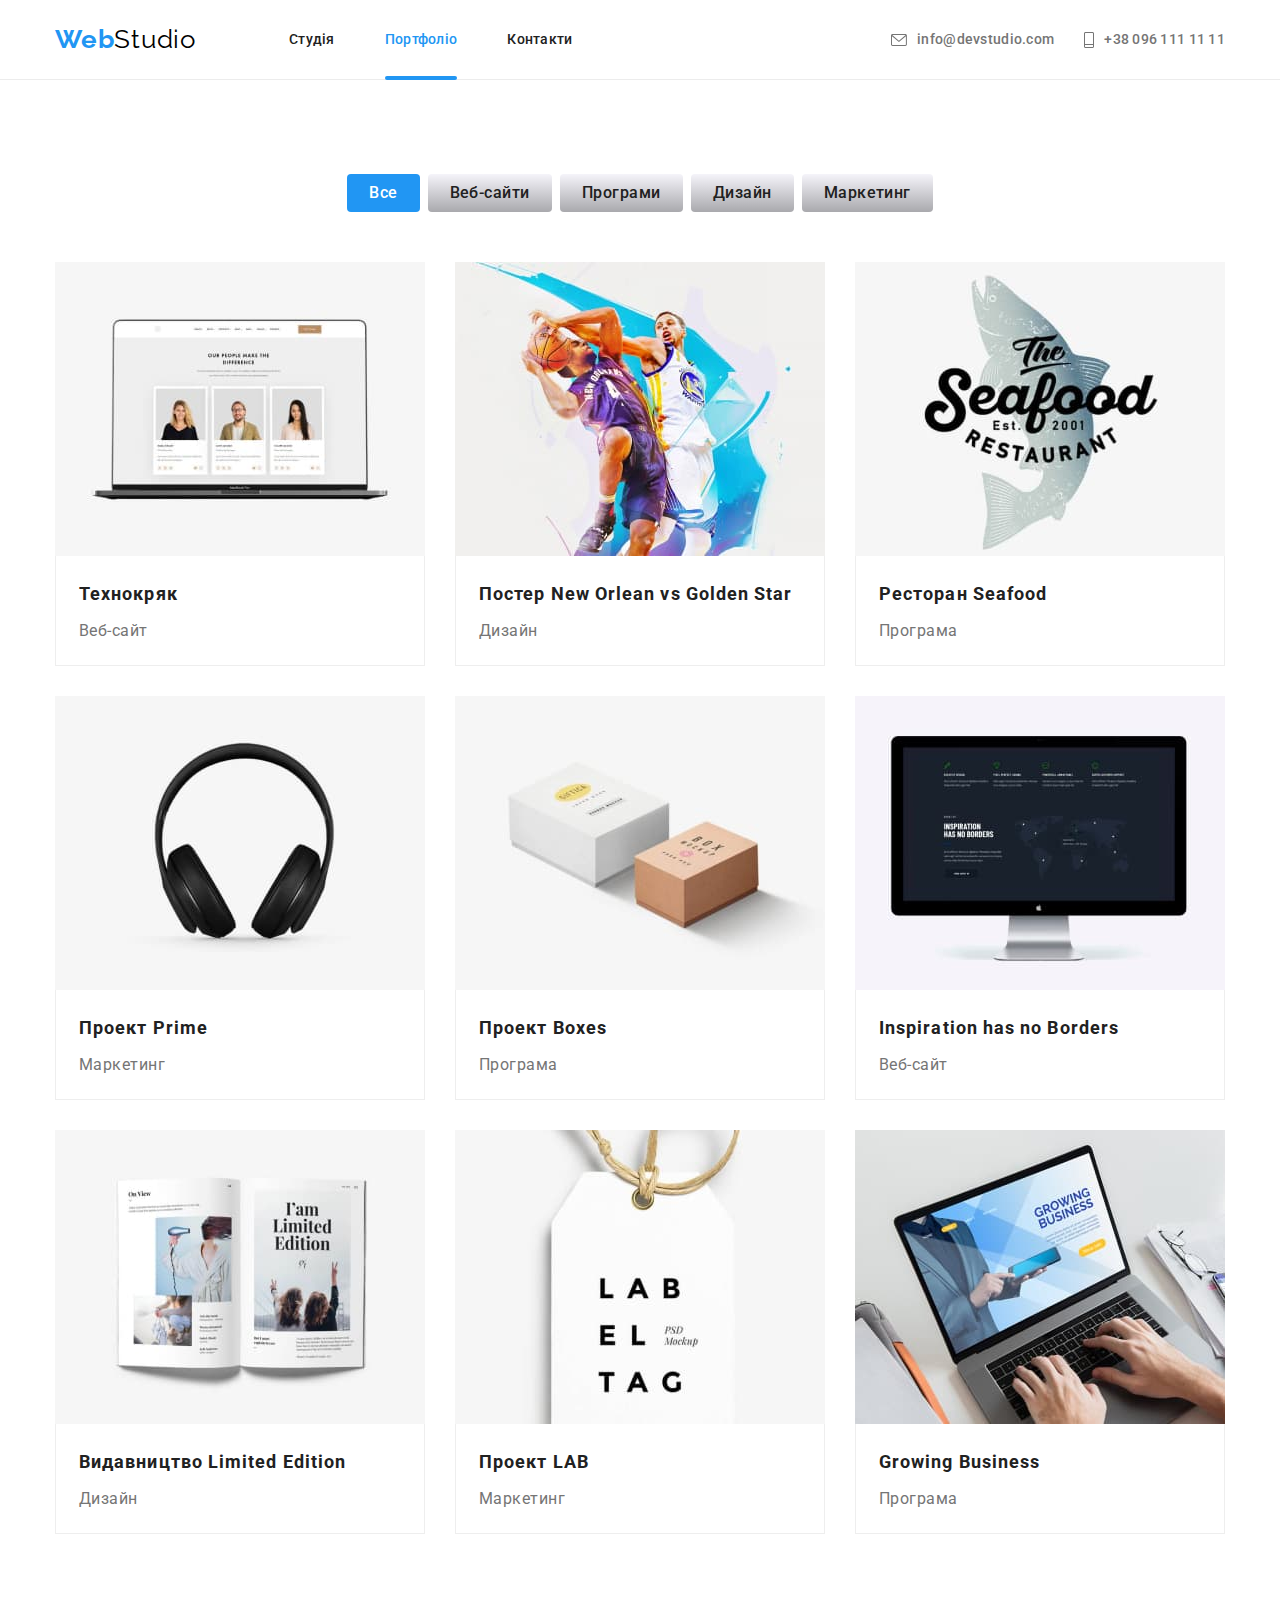
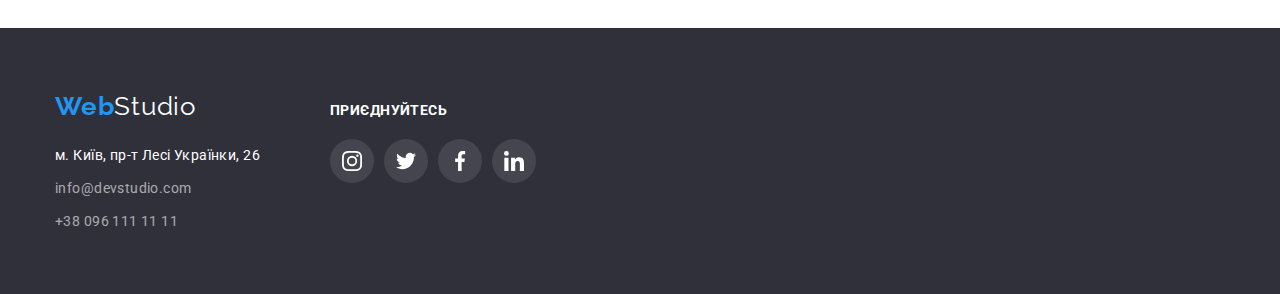
==== portfolio.html @ 250c9ae5 "Додавання стартових файлів проекту" ====
<!doctype html>
<html lang="uk-UA">
    <head>
        <meta charset="UTF-8">
        <meta name="viewport" content="width=device-width, initial-scale=1.0">
        <meta http-equiv="X-UA-Compatible" content="ie=edge">
        <title>Портфоліо</title>
        <!--Імпорт шрифтів в HTML5-->
        <link rel="preconnect" href="https://fonts.googleapis.com">
        <link rel="preconnect" href="https://fonts.gstatic.com" crossorigin>
        <link href="https://fonts.googleapis.com/css2?family=Raleway:wght@700&family=Roboto:wght@400;500;700;900&display=swap"
              rel="stylesheet">
        <!--Імпорт зображення на шапку сайту-->
        <link rel="icon" href="./images/goit.jpg" type="image/jpg">
        <!--Підключення стилів-->
        <link rel="stylesheet" href="https://cdnjs.cloudflare.com/ajax/libs/modern-normalize/1.1.0/modern-normalize.min.css">
        <link rel="stylesheet" href="./styles/styles.css" type="text/css">
    </head>
    <!-- ДЗ №5 goit-markup-hw-05-->

    <body class="body-general">

        <!--Хедер-->
        <header class="header-content">
            <!--Контейнер контенту - ширина 1200px-->
            <div class="container-content">
                <!--Обгортка для хедеру-->
                <div class="header-navigation">
                    
                    <!--Блок навігації-->
                    <nav class="header-navigation">
                    
                        <!--Логотип-->
                        <a class="header-logo" href="./"><span class="logo-prefix">Web</span>Studio</a>
                    
                        <!--Навігація-->
                        <ul class="navigation-list">
                            <li class="navigation-item">
                                <a class="navigation-link" href="./">Студія</a>
                            </li>
                            <li class="navigation-item">
                                <a class="navigation-link current" href="./portfolio.html">Портфоліо</a>
                            </li>
                            <li class="navigation-item">
                                <a class="navigation-link" href="#">Контакти</a>
                            </li>
                        </ul>
                    
                    </nav>
                    
                    <!--Контакти-->
                    <ul class="header-contacts">
                        <li class="contact-item">
                            <a class="email-link" href="mailto:info@devstudio.com">
                                <svg class="contact-image" width="16px" height="12px">
                                    <use href="./images/icons.svg#envelope"></use>
                                </svg>
                                info@devstudio.com</a>
                        </li>
                        <li class="contact-item">
                            <a class="telephone-link" href="tel:380961111111">
                                <svg class="contact-image" width="10px" height="16px">
                                    <use href="./images/icons.svg#smartphone"></use>
                                </svg>
                                +38 096 111 11 11</a>
                        </li>
                    </ul>

                </div>
            </div>
        </header>

        <!--Контент-->
        <main class="main-content">

            <!--Секція постерів-->
            <section class="section">
                <!--Контейнер контенту - ширина 1200px-->
                <div class="container-content">

                    <!--Заголовок для секції-->
                    <h1 class="hidden-title">Цей заголовок схований</h1>

                    <!--Фільтр-->
                    <ul class="filter-list">
                        <li class="filter-item">
                            <button class="button filter-button cheсked" type="button">Все</button>
                        </li>
                        <li class="filter-item">
                            <button class="button filter-button" type="button">Веб-сайти</button>
                        </li>
                        <li class="filter-item">
                            <button class="button filter-button" type="button">Програми</button>
                        </li>
                        <li class="filter-item">
                            <button class="button filter-button" type="button">Дизайн</button>
                        </li>
                        <li class="filter-item">
                            <button class="button filter-button" type="button">Маркетинг</button>
                        </li>
                    </ul>

                    <!--Постери-->
                    <ul class="box-list">
                        <li class="poster-item">
                            <div class="poster-overlay">
                                <img class="box-image" src="./images/imageprofile1.jpg" 
                                    width="370" alt="Технокряк" title="Технокряк">
                                <p class="poster-title">Ресурс пропонує комплексні пропозиції з різним рівнем функціоналу
                                    та сервісів. Все це дозволить відвідувачу отримати вичерпні відомості про компанію або
                                    приватну особу.</p>
                            </div>
                            <div class="poster-text">
                                <h3 class="poster-name">Технокряк</h3>
                                <p class="poster-category">Веб-сайт</p>
                            </div>
                        </li>
                        <li class="poster-item">
                            <div class="poster-overlay">
                                <img class="box-image" src="./images/imageprofile2.jpg"
                                width="370" alt="Постер New Orlean vs Golden Star" title="Постер New Orlean vs Golden Star">
                                <p class="poster-title">Ресурс пропонує комплексні пропозиції з різним рівнем функціоналу
                                    та сервісів. Все це дозволить відвідувачу отримати вичерпні відомості про компанію або
                                    приватну особу.</p>
                            </div>
                            <div class="poster-text">
                                <h3 class="poster-name">Постер New Orlean vs Golden Star</h3>
                                <p class="poster-category">Дизайн</p>
                            </div>
                        </li>
                        <li class="poster-item">
                            <div class="poster-overlay">
                                <img class="box-image" src="./images/imageprofile3.jpg" 
                                    width="370" alt="Ресторан Seafood" title="Ресторан Seafood">
                                <p class="poster-title">Ресурс пропонує комплексні пропозиції з різним рівнем функціоналу
                                    та сервісів. Все це дозволить відвідувачу отримати вичерпні відомості про компанію або
                                    приватну особу.</p>
                            </div>
                            <div class="poster-text">
                                <h3 class="poster-name">Ресторан Seafood</h3>
                                <p class="poster-category">Програма</p>
                            </div>
                        </li>
                        <li class="poster-item">
                            <div class="poster-overlay">
                                <img class="box-image" src="./images/imageprofile4.jpg" 
                                    width="370" alt="Проект Prime" title="Проект Prime">
                                <p class="poster-title">Ресурс пропонує комплексні пропозиції з різним рівнем функціоналу
                                    та сервісів. Все це дозволить відвідувачу отримати вичерпні відомості про компанію або
                                    приватну особу.</p>
                            </div>
                            <div class="poster-text">
                                <h3 class="poster-name">Проект Prime</h3>
                                <p class="poster-category">Маркетинг</p>
                            </div>
                        </li>
                        <li class="poster-item">
                            <div class="poster-overlay">
                                <img class="box-image" src="./images/imageprofile5.jpg" 
                                    width="370" alt="Проект Boxes" title="Проект Boxes">
                                <p class="poster-title">Ресурс пропонує комплексні пропозиції з різним рівнем функціоналу
                                    та сервісів. Все це дозволить відвідувачу отримати вичерпні відомості про компанію або
                                    приватну особу.</p>
                            </div>
                            <div class="poster-text">
                                <h3 class="poster-name">Проект Boxes</h3>
                                <p class="poster-category">Програма</p>
                            </div>
                        </li>
                        <li class="poster-item">
                            <div class="poster-overlay">
                                <img class="box-image" src="./images/imageprofile6.jpg" 
                                    width="370" alt="Inspiration has no Borders" title="Inspiration has no Borders">
                                <p class="poster-title">Ресурс пропонує комплексні пропозиції з різним рівнем функціоналу
                                    та сервісів. Все це дозволить відвідувачу отримати вичерпні відомості про компанію або
                                    приватну особу.</p>
                            </div>
                            <div class="poster-text">
                                <h3 class="poster-name">Inspiration has no Borders</h3>
                                <p class="poster-category">Веб-сайт</p>
                            </div>
                        </li>
                        <li class="poster-item">
                            <div class="poster-overlay">
                                <img class="box-image" src="./images/imageprofile7.jpg" 
                                    width="370" alt="Видавництво Limited Edition" title="Видавництво Limited Edition">
                                <p class="poster-title">Ресурс пропонує комплексні пропозиції з різним рівнем функціоналу
                                    та сервісів. Все це дозволить відвідувачу отримати вичерпні відомості про компанію або
                                    приватну особу.</p>
                            </div>
                            <div class="poster-text">
                                <h3 class="poster-name">Видавництво Limited Edition</h3>
                                <p class="poster-category">Дизайн</p>
                            </div>
                        </li>
                        <li class="poster-item">
                            <div class="poster-overlay">
                                <img class="box-image" src="./images/imageprofile8.jpg" 
                                    width="370" alt="Проект LAB" title="Проект LAB">
                                <p class="poster-title">Ресурс пропонує комплексні пропозиції з різним рівнем функціоналу
                                    та сервісів. Все це дозволить відвідувачу отримати вичерпні відомості про компанію або
                                    приватну особу.</p>
                            </div>
                            <div class="poster-text">
                                <h3 class="poster-name">Проект LAB</h3>
                                <p class="poster-category">Маркетинг</p>
                            </div>
                        </li>
                        <li class="poster-item">
                            <div class="poster-overlay">
                                <img class="box-image" src="./images/imageprofile9.jpg" 
                                    width="370" alt="Growing Business" title="Growing Business">
                                <p class="poster-title">Ресурс пропонує комплексні пропозиції з різним рівнем функціоналу
                                    та сервісів. Все це дозволить відвідувачу отримати вичерпні відомості про компанію або
                                    приватну особу.</p>
                            </div>
                            <div class="poster-text">
                                <h3 class="poster-name">Growing Business</h3>
                                <p class="poster-category">Програма</p>
                            </div>
                        </li>
                    </ul>

                </div>
            </section>

        </main>

        <!--Футер-->
        <footer class="footer-content">
            <!--Контейнер контенту - ширина 1200px-->
            <div class="container-content">
                <!--Обгортка для футера-->
                <div class="footer-box">

                    <!--Блок для логотипу та адреси футера-->
                    <div class="footer-contact">
                    
                        <!--Логотип футера-->
                        <a class="header-logo footer-logo" href="./"><span class="logo-prefix">Web</span>Studio</a>
                    
                        <!--Адреса футера-->
                        <address class="footer-address">
                            <ul class="address-list">
                                <li class="address-item">
                                    <a class="address-link" href="https://bit.ly/3pXMvUd" target="_blank" 
                                    rel="noopener noreferrer">м. Київ, пр-т Лесі Українки, 26</a>
                                </li>
                                <li class="address-item">
                                    <a class="email-link footer-email" href="mailto:info@devstudio.com">info@devstudio.com</a>
                                </li>
                                <li class="address-item">
                                    <a class="telephone-link footer-telephone" href="tel:380961111111">+38 096 111 11 11</a>
                                </li>
                            </ul>
                        </address>
                    
                    </div>

                    <!--Приєднуйтесь-->
                    <div class="join-box">

                        <h3 class="join-title">Приєднуйтесь</h3>

                        <!--Приєднуйтесь - Соціальці мережі-->
                        <ul class="social-list">
                            <li class="social-item">
                                <a class="social-link join" href="#">
                                    <svg class="social-box" width="20px" height="20px">
                                        <use href="./images/icons.svg#instagram"></use>
                                    </svg>
                                </a>
                            </li>
                            <li class="social-item">
                                <a class="social-link join" href="#">
                                    <svg class="social-box" width="20px" height="20px">
                                        <use href="./images/icons.svg#twitter"></use>
                                    </svg>
                                </a>
                            </li>
                            <li class="social-item">
                                <a class="social-link join" href="#">
                                    <svg class="social-box" width="20px" height="20px">
                                        <use href="./images/icons.svg#facebook"></use>
                                    </svg>
                                </a>
                            </li>
                            <li class="social-item">
                                <a class="social-link join" href="#">
                                    <svg class="social-box" width="20px" height="20px">
                                        <use href="./images/icons.svg#linkedin"></use>
                                    </svg>
                                </a>
                            </li>
                        </ul>

                    </div>

                </div>
            </div>
        </footer>

    </body>

</html>
---- styles/styles.css ----
:root {
    /*Кольори для фону секцій*/
    --primary-section-fon: #2F303A;
    --secondary-section-fon: #F5F4FA;
    --social-fon: rgba(255, 255, 255, 0.1);
    --overlay-fon: rgba(33, 150, 243, 0.9);

    /*Кольори для контенту*/
    --content-color: #FFFFFF;

    /*Кольори рамок*/
    --border-header-color: #ECECEC;
    --border-content-color: #EEEEEE;

    /*Кольори тексту*/
    --logo-color: #000000;
    --primary-text-color: #212121;
    --secondary-text-color: #757575;
    --footer-text-color: rgba(255, 255, 255, 0.6);
    --icon-social: #afb1b8;

    /*Кольори блоків, ефектів ховера і фокусу*/
    --general-color: #2196F3;
    --focus-color: #188ce8;
    --gradient-color-1: #104970;
    --gradient-color-2: #a9a9ad;

    /*Кольори тіней та затемнень*/
    --shadow-button: rgba(0, 0, 0, 0.25);
    --main-shadow-button: rgba(0, 0, 0, 0.15);
    --box-shadow-1: rgba(0, 0, 0, 0.12);
    --box-shadow-2: rgba(0, 0, 0, 0.14);
    --box-shadow-3: rgba(0, 0, 0, 0.2);
    --box-shadow-4: rgba(0, 0, 0, 0.1);
    --box-shadow-5: rgba(0, 0, 0, 0.8);
    --box-shadow-6: rgba(0, 0, 0, 0.06);
    --box-shadow-7: rgba(0, 0, 0, 0.16);
    --box-shadow-8: rgba(47, 48, 58, 0.4);
    --box-shadow-9: rgba(47, 48, 58, 0.8);
}

/*Обнулення стилів браузера*/
html {
    box-sizing: border-box;
}

*,
*::after,
*::before {
    box-sizing: inherit;
    margin: 0;
}

h1,
h2,
h3,
h4,
h5,
h6,
p {
    margin: 0;
}

a {
    text-decoration: none;
    color: inherit;
}

ul {
    list-style: none;
    padding: 0;
    margin: 0;
}

img {
    display: block;
    max-width: 100%;
    height: auto;
}

address {
    font-style: normal;
}

/*Головний шрифт*/
body {
    font-family: 'Roboto', sans-serif;
    font-weight: 500;
    font-size: 14px;
    line-height: 1.14;
    letter-spacing: 0.02em;
}

/*Фон сторінки*/
.body-general {
    background-color: var(--content-color);
    color: var(--primary-text-color);
}

/*Контейнер контенту - ширина 1200px*/
.container-content {
    max-width: 1200px;
    padding: 0 15px;
    margin: 0 auto;
}

/*Хедер*/
.header-content {
    /*height: 80px;*/
    background-color: var(--content-color);
    border-bottom: 1px solid var(--border-header-color);
}

/*Обгортка для хедеру та блок навігації*/
.header-navigation {
    display: flex;
    align-items: center;
}

/*Логотип*/
.header-logo {
    display: inline-block;
    font-family: 'Raleway', sans-serif;
    font-weight: 400;
    font-size: 26px;
    line-height: 1.4;
    letter-spacing: 0.03em;
    color: var(--logo-color);
    transition-property: transform;
    transition-duration: 250ms;
    transition-timing-function:
        cubic-bezier(0.4, 0, 0.2, 1);
}

.logo-prefix {
    font-weight: 700;
    line-height: 1.2;
    color: var(--general-color);
}

.header-logo:focus {
    transform: scale(1.1);
}

.header-logo:hover {
    transform: scale(1.2);
}

/*Навігація*/
.navigation-list {
    display: flex;
    margin-left: 93px;
}

.navigation-item + .navigation-item {
    margin-left: 50px;
}

.navigation-link {
    display: block;
    position: relative;
    color: var(--primary-text-color);
    padding: 32px 0 31px;
    transition-property: color;
    transition-duration: 250ms;
    transition-timing-function:
        cubic-bezier(0.4, 0, 0.2, 1);
}

/*Декоративний елемент*/
.navigation-link::before {
    content: '';
    position: absolute;
    right: 0;
    bottom: -1px;
    height: 4px;
    width: 0;
    background-color: var(--general-color);
    border-radius: 2px;
    transition-property: width background-color;
    transition-duration: 250ms;
    transition-timing-function:
        cubic-bezier(0.4, 0, 0.2, 1);
}

.current {
    color: var(--general-color);
    transition-property: color;
    transition-duration: 250ms;
    transition-timing-function:
        cubic-bezier(0.4, 0, 0.2, 1);
}

/*Декоративний елемент*/
.current::after {
    content: '';
    position: absolute;
    left: 0;
    bottom: -1px;
    height: 4px;
    width: 100%;
    background-color: var(--general-color);
    border-radius: 2px;
    transition-property: background-color;
    transition-duration: 250ms;
    transition-timing-function:
        cubic-bezier(0.4, 0, 0.2, 1);
}

.navigation-link:focus, 
.current:focus {
    color: var(--focus-color);
}

.navigation-link:hover, 
.current:hover {
    color: var(--general-color);
}

.navigation-link:focus::before {
    left: 0;
    width: 100%;
    background-color: var(--focus-color);
}

.navigation-link:hover::before {
    left: 0;
    width: 100%;
    background-color: var(--general-color);
}

.current:focus::after {
    background-color: var(--focus-color);
}

.current:hover::after {
    background-color: var(--general-color);
}

/*Контакти*/
.header-contacts {
    display: flex;
    margin-left: auto;
}

.contact-item + .contact-item {
    margin-left: 30px;
}

.email-link,
.telephone-link {
    display: flex;
    position: relative;
    padding: 32px 0 31px;
    align-items: center;
    color: var(--secondary-text-color);
    transition-property: color fill;
    transition-duration: 250ms;
    transition-timing-function:
        cubic-bezier(0.4, 0, 0.2, 1);
}

/*Декоративний елемент*/
/* .email-link::before,
.telephone-link::before {
    content: '';
    position: absolute;
    right: 0;
    bottom: -1px;
    height: 4px;
    width: 0;
    background-color: var(--general-color);
    border-radius: 2px;
    transition-property: width;
    transition-duration: 250ms;
    transition-timing-function:
        cubic-bezier(0.4, 0, 0.2, 1);
}

.email-link:focus::before,
.telephone-link:focus::before {
    left: 0;
    width: 100%;
    background-color: var(--focus-color);
}

.email-link:hover::before,
.telephone-link:hover::before {
    left: 0;
    width: 100%;
    background-color: var(--general-color);
} */

.contact-image {
    display: inline-block;
    margin-right: 10px;
    fill: currentColor;
}

.email-link:focus,
.telephone-link:focus {
    color: var(--focus-color);
    fill: currentColor;
}

.email-link:hover,
.telephone-link:hover {
    color: var(--general-color);
    fill: currentColor;
}

/*Контент*/
.main-content {
    background-color: inherit;
}

.section {
    padding: 94px 0;
}

/*Замовлення*/
.section-order {
    /*height: 600px;*/
    padding: 200px 0;
    text-align: center;
    background-color: var(--primary-section-fon);
    background-image:
        linear-gradient(to right,
            var(--box-shadow-8),
            var(--box-shadow-8)),
        url("../images/photo.jpg");
    background-position: center;
    background-repeat: no-repeat;
}

.order-title {
    margin: 0 auto 30px;
    max-width: 600px;
    font-weight: 900;
    font-size: 44px;
    line-height: 1.36;
    letter-spacing: 0.06em;
    text-transform: uppercase;
    color: var(--content-color);
}

.button {
    background: var(--general-color);
    padding: 10px 32px;
    border: 0;
    border-radius: 4px;
    font-family: inherit;
    font-weight: 700;
    font-size: 16px;
    line-height: 1.88;
    letter-spacing: 0.06em;
    color: var(--content-color);
    box-shadow:
        0 4px 4px var(--shadow-button);
    user-select: none;
    cursor: pointer;
    transition-property: background-color box-shadow text-shadow;
    transition-duration: 250ms;
    transition-timing-function:
        cubic-bezier(0.4, 0, 0.2, 1);
}

.button:focus,
.button:hover {
    background: var(--focus-color);
    box-shadow:
        0 4px 4px var(--main-shadow-button);
}

.button:hover {
    background-image:
        linear-gradient(var(--general-color),
            var(--gradient-color-1));
}

.button:active {
    background-image:
        linear-gradient(var(--general-color),
            var(--gradient-color-1));
    box-shadow:
        inset 4px 4px 8px var(--main-shadow-button),
        inset -4px 4px 4px var(--main-shadow-button),
        inset 4px -4px 4px var(--main-shadow-button),
        inset -4px -4px 4px var(--main-shadow-button);
    text-shadow:
        4px 4px 4px var(--main-shadow-button),
        -4px 4px 4px var(--main-shadow-button),
        4px -4px 4px var(--main-shadow-button),
        -4px -4px 4px var(--main-shadow-button);
}

/*Про нас*/

/*Заголовок для секції*/
.hidden-title {
    position: absolute;
    width: 1px;
    height: 1px;
    margin: -1px;
    border: 0;
    padding: 0;
    white-space: nowrap;
    clip-path: inset(100%);
    clip: rect(0 0 0 0);
    overflow: hidden;
}

/*Наші цілі*/
.box-list {
    display: flex;
    flex-wrap: wrap;
    margin: -15px;
}

.about-item {
    max-width: 270px;
    margin: 15px;
}

.about-box {
    /*height: 120px;*/
    background-color: var(--secondary-section-fon);
    border-radius: 4px;
    padding: 25px 0;
    margin-bottom: 30px;
    text-align: center;
}

.about-image {
    display: inline;
}

.about-title {
    margin-bottom: 10px;
    font-size: inherit;
    line-height: inherit;
    letter-spacing: 0.03em;
    text-transform: uppercase;
}

.about-text {
    font-weight: 400;
    line-height: 1.71;
    letter-spacing: 0.03em;
    color: var(--secondary-text-color);
}

/*Чим ми займаємося*/
.section-our-work {
    padding-top: 0;
    padding-bottom: 94px;
}

/*Заголовок для секції*/
.work-title {
    margin-bottom: 50px;
    font-size: 36px;
    line-height: 1.16;
    letter-spacing: 0.03em;
    text-align: center;
}

/*Наше покликання*/
.work-item {
    max-width: 370px;
    margin: 15px;
    position: relative;
}

.box-image {
    display: block;
    width: 100%;
}

.work-category {
    position: absolute;
    bottom: 0;
    height: 70px;
    width: 100%;
    padding: 27px 0;
    text-transform: uppercase;
    text-align: center;
    font-size: 14px;
    line-height: 1.14;
    letter-spacing: 0.03em;
    color: var(--content-color);
    background-color: var(--box-shadow-9);
}

/*Наша команда*/
.section-team {
    background-color: var(--secondary-section-fon);
}

/*Кадровий апарат*/
.team-item {
    max-width: 270px;
    margin: 15px;
    background-color: var(--content-color);
    box-shadow:
        0 1px 3px var(--box-shadow-1),
        0 1px 1px var(--box-shadow-2),
        0 2px 1px var(--box-shadow-3);
    border-radius: 0 0 4px 4px;
}

.team-name {
    padding-top: 30px;
    padding-bottom: 10px;
    text-align: center;
    font-size: 16px;
    line-height: 1.19;
    letter-spacing: 0.03em;
    color: var(--primary-text-color);
}

.name-job {
    padding-top: 0;
    padding-bottom: 16px;
    font-weight: 400;
    color: var(--secondary-text-color);
}

/*Соціальці мережі*/
.social-list {
    display: flex;
    justify-content: center;
    margin-bottom: 30px;
}

.social-item {
    display: flex;
    width: 44px;
    height: 44px;
}

.social-item + .social-item {
    margin-left: 10px;
}

.social-link {
    display: flex;
    width: 100%;
    height: 100%;
    border-radius: 50%;
    color: var(--icon-social);
    justify-content: center;
    align-items: center;
    cursor: pointer;
    transition-property: color background-color;
    transition-duration: 250ms;
    transition-timing-function:
        cubic-bezier(0.4, 0, 0.2, 1);
}

.social-link:hover,
.social-link:focus {
    background-color: var(--focus-color);
    color: var(--content-color);
}

.social-link:hover {
    background-color: var(--general-color);
}

.social-box {
    display: block;
    fill: currentColor;
    transition-property: fill;
    transition-duration: 250ms;
    transition-timing-function:
        cubic-bezier(0.4, 0, 0.2, 1);
}

.social-box:hover,
.social-box:focus {
    fill: currentColor;
}

/*Клієнти*/

/*Клієнтура*/

.client-item {
    display: block;
    width: 170px;
    height: 92px;
    margin: 15px;
}

.client-link {
    display: flex;
    width: 100%;
    height: 100%;
    border: 1px solid var(--icon-social);
    border-radius: 4px;
    color: var(--icon-social);
    justify-content: center;
    align-items: center;
    transition-property: color;
    transition-duration: 250ms;
    transition-timing-function:
        cubic-bezier(0.4, 0, 0.2, 1);
}

.client-link:focus {
    border: 1px solid var(--focus-color);
    color: var(--focus-color);
}

.client-link:hover {
    border: 1px solid var(--general-color);
    color: var(--general-color);
}

.client-logo {
    display: block;
    fill: currentColor;
}

.client-logo:hover,
.client-logo:focus {
    fill: currentColor;
}

/*Секція постерів*/

/*Фільтр*/
.filter-list {
    display: flex;
    flex-wrap: wrap;
    justify-content: center;
    margin-bottom: 50px;
}

.filter-item:not(:last-child) {
    margin-right: 8px;
}

.filter-button {
    background-image:
        linear-gradient(var(--secondary-section-fon),
            var(--gradient-color-2));
    padding: 6px 22px;
    font-weight: inherit;
    line-height: 1.62;
    letter-spacing: 0.03em;
    color: var(--primary-text-color);
    box-shadow: none;
    transition-property: background-image color box-shadow text-shadow;
    transition-duration: 250ms;
    transition-timing-function:
        cubic-bezier(0.4, 0, 0.2, 1);
}

.cheсked {
    background-image: var(--focus-color);
    color: var(--content-color);
}

.filter-button:focus,
.filter-button:hover {
    color: var(--content-color);
    box-shadow:
        0px 3px 1px var(--box-shadow-4),
        0px 1px 2px var(--box-shadow-5),
        0px 2px 2px var(--box-shadow-1);
}

.filter-button:active {
    box-shadow:
        0 4px 4px var(--main-shadow-button),
        inset 4px 4px 4px var(--main-shadow-button),
        inset -4px 4px 4px var(--main-shadow-button),
        inset 4px -4px 4px var(--main-shadow-button),
        inset -4px -4px 4px var(--main-shadow-button);
    color: var(--content-color);
}

/*Постери*/
.poster-item {
    /*max-width: 370px;*/
    width: calc((100% - 90px) / 3);
    margin: 15px;
    background-color: var(--content-color);
    border-bottom:
        1px solid var(--border-content-color);
    cursor: pointer;
    transition-property: box-shadow;
    transition-duration: 250ms;
    transition-timing-function:
        cubic-bezier(0.4, 0, 0.2, 1);
}

.poster-item:hover {
    box-shadow:
        0 1px 1px var(--box-shadow-1),
        0 4px 4px var(--box-shadow-6),
        1px 4px 6px var(--box-shadow-7);
}

.poster-overlay {
    position: relative;
    overflow: hidden;
}

.poster-title {
    position: absolute;
    top: 0;
    left: 0;
    width: 100%;
    height: 100%;
    padding: 63px 24px;
    background-color: var(--overlay-fon);
    font-weight: 400;
    font-size: 18px;
    line-height: 1.56;
    letter-spacing: 0.03em;
    color: var(--content-color);
    transition-property: transform;
    transition-duration: 250ms;
    transition-timing-function:
        cubic-bezier(0.4, 0, 0.2, 1);
    transform: translateY(100%);
}

.poster-item:hover .poster-title {
    transform: translateY(0);
}

.poster-text {
    border-left: 1px solid var(--border-content-color);
    border-right: 1px solid var(--border-content-color);
    padding: 20px 23px 19px;
}

.poster-name {
    margin: 0 0 4px;
    font-size: 18px;
    line-height: 2;
    letter-spacing: 0.06em;
    color: var(--primary-text-color);
}

.poster-category {
    font-weight: 400;
    font-size: 16px;
    line-height: 1.87;
    letter-spacing: 0.03em;
    color: var(--secondary-text-color);
}

/*Футер*/
.footer-content {
    /*height: 252px;*/
    background-color: var(--primary-section-fon);
    padding: 60px 0;
}

/*Обгортка для футера*/
.footer-box {
    display: flex;
    align-items: baseline;
}

/*Блок для логотипу та адреси футера*/
.footer-contact,
.footer-address {
    display: block;
}

/*Логотип футера*/
.footer-logo {
    color: var(--content-color);
}

.footer-logo + .footer-address {
    margin-top: 20px;
}

/*Адреса футера*/
.address-list {
    display: flex;
    flex-direction: column;
}

.address-item+.address-item {
    margin-top: 9px;
}

.address-link,
.footer-email,
.footer-telephone {
    font-weight: 400;
    line-height: 1.71;
    letter-spacing: 0.03em;
    color: var(--content-color);
    transition-property: color;
    transition-duration: 250ms;
    transition-timing-function:
        cubic-bezier(0.4, 0, 0.2, 1);
}

.footer-email,
.footer-telephone {
    display: inline;
    padding: 0;
    color: var(--footer-text-color);
}

.address-link:focus,
.footer-email:focus,
.footer-telephone:focus {
    color: var(--focus-color);
}

.address-link:hover,
.footer-email:hover,
.footer-telephone:hover {
    color: var(--general-color);
}

/*Приєднуйтесь*/
.join-box {
    margin-left: 70px;
}

.join-title {
    font-size: 14px;
    letter-spacing: 0.03em;
    color: var(--content-color);
    text-transform: uppercase;
    margin-bottom: 20px;
}

/*Приєднуйтесь - Соціальці мережі*/
.join {
    background-color: var(--social-fon);
    color: var(--content-color);
}

/*Бекдроп*/
.backdrop {
    position: fixed;
    top: 0;
    left: 0;
    width: 100vw;
    height: 100vh;
    background: var(--box-shadow-3);
    opacity: 1;
    transition-property: opacity;
    transition-duration: 250ms;
    transition-timing-function:
        cubic-bezier(0.4, 0, 0.2, 1);
}

.is-hidden {
    /*visibility: hidden;*/
    opacity: 0;
    pointer-events: none;
}

/*Модальне вікно*/
.modal-box {
    position: absolute;
    width: 528px;
    height: 581px;
    left: 50%;
    top: 50%;
    transform: translate(-50%, -50%) scale(1);
    background-color: var(--content-color);
    box-shadow:
        0px 1px 3px var(--box-shadow-1),
        0px 1px 1px var(--box-shadow-2),
        0px 2px 1px var(--box-shadow-3);
    border-radius: 4px;
    transition-property: transform;
    transition-duration: 250ms;
    transition-timing-function:
        cubic-bezier(0.4, 0, 0.2, 1);
}

.is-hidden .modal-box {
    transform: translate(-50%, -50%) scale(0);
}

/*Контент модального вікна*/
.button-close {
    position: absolute;
    top: 8px;
    right: 8px;
    width: 30px;
    height: 30px;
    background: var(--content-color);
    border: 1px solid var(--box-shadow-4);
    border-radius: 50%;
    cursor: pointer;
    user-select: none;
    display: flex;
    justify-content: center;
    align-items: center;
    color: var(--logo-color);
}

.button-close-image {
    display: block;
    width: 11px;
    height: 11px;
    fill: currentColor;
    transition-property: fill;
    transition-duration: 250ms;
    transition-timing-function:
        cubic-bezier(0.4, 0, 0.2, 1);
}

.button-close:focus .button-close-image,
.button-close:hover .button-close-image {
    fill: var(--general-color);
}
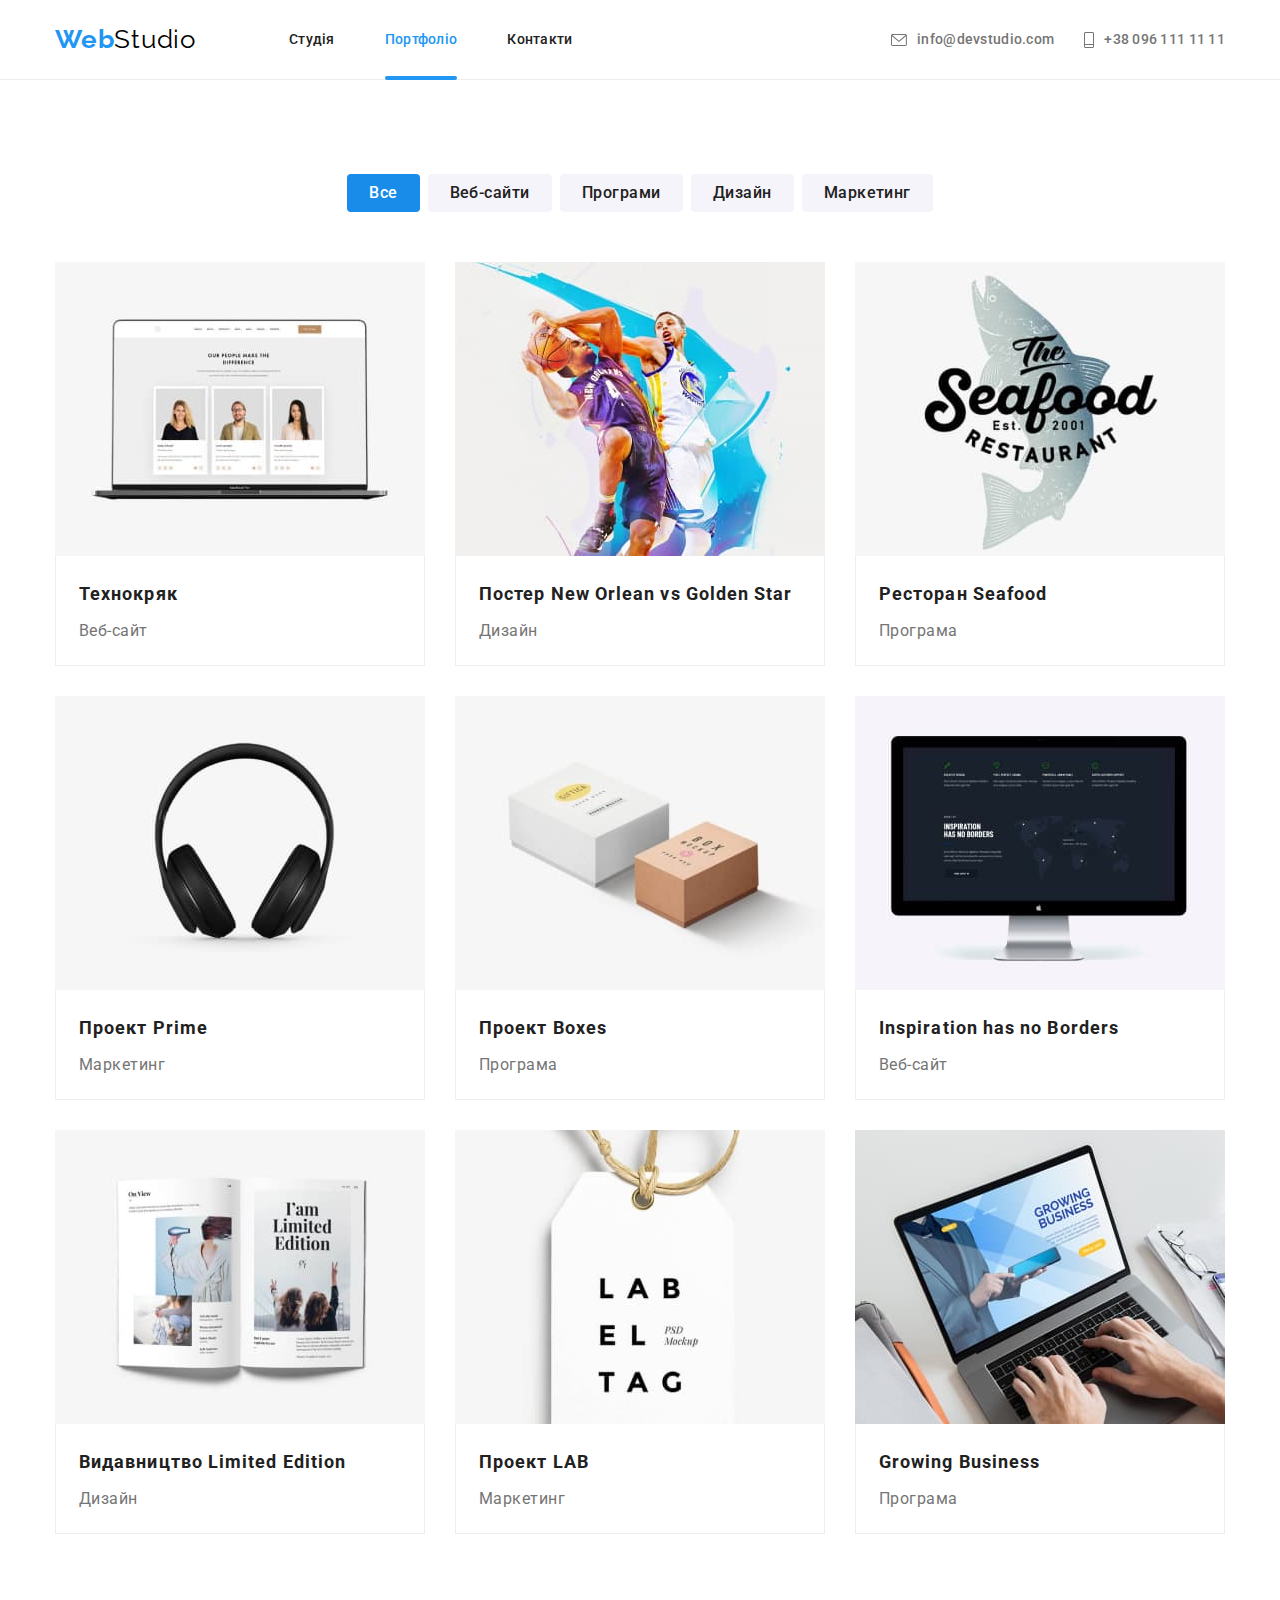
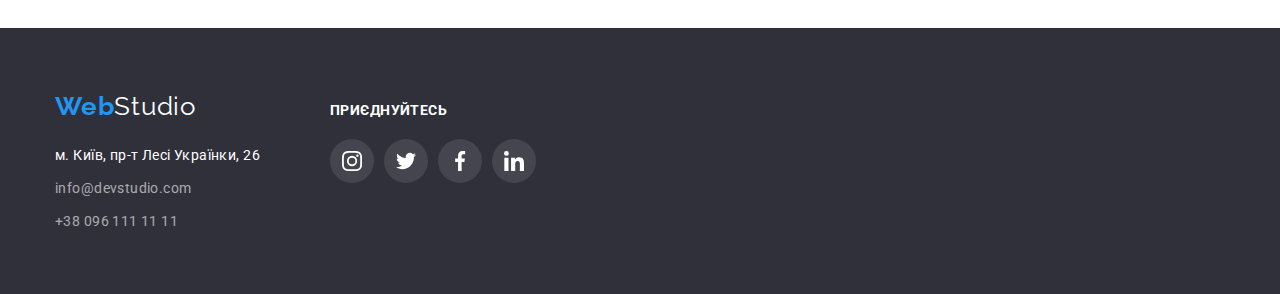
==== commit 4b6f9024: "fix bugs hw-4" ====
--- a/portfolio.html
+++ b/portfolio.html
@@ -11,12 +11,12 @@
         <link href="https://fonts.googleapis.com/css2?family=Raleway:wght@700&family=Roboto:wght@400;500;700;900&display=swap"
               rel="stylesheet">
         <!--Імпорт зображення на шапку сайту-->
-        <link rel="icon" href="./images/goit.jpg" type="image/jpg">
+        <link rel="icon" href="./images/goit.png" type="image/png">
         <!--Підключення стилів-->
         <link rel="stylesheet" href="https://cdnjs.cloudflare.com/ajax/libs/modern-normalize/1.1.0/modern-normalize.min.css">
         <link rel="stylesheet" href="./styles/styles.css" type="text/css">
     </head>
-    <!-- ДЗ №5 goit-markup-hw-05-->
+    <!-- ДЗ №5 goit-markup-hw-05 -->
 
     <body class="body-general">
 
--- a/styles/styles.css
+++ b/styles/styles.css
@@ -82,18 +82,17 @@
     font-style: normal;
 }
 
-/*Головний шрифт*/
-body {
+/*Фон сторінки та головний шрифт*/
+.body-general {
+    background-color: var(--content-color);
+    display: flex;
+    flex-direction: column;
+    min-height: 100vh;
     font-family: 'Roboto', sans-serif;
     font-weight: 500;
     font-size: 14px;
     line-height: 1.14;
     letter-spacing: 0.02em;
-}
-
-/*Фон сторінки*/
-.body-general {
-    background-color: var(--content-color);
     color: var(--primary-text-color);
 }
 
@@ -312,6 +311,12 @@
 /*Контент*/
 .main-content {
     background-color: inherit;
+    flex: 1 0 auto;
+    /*Ця опція необхідна для того, щоб футер завжди був притиснутий до низу viewport при відсутності контенту*/
+    /* Розширений запис властивості flex:*/
+    /* flex-grow: 1; Коефіцієнт розтягування - коефіцієнт збільшення ширини flex-елементу відносно інших flex-елементів.*/
+    /* flex-shrink: 0; Коефіцієнт звуження - коефіцієнт зменшення ширини flex-елементу щодо інших flex-елементів.*/
+    /* flex-basis: auto; Базова ширина flex-елемента. */
 }
 
 .section {
@@ -359,20 +364,21 @@
         0 4px 4px var(--shadow-button);
     user-select: none;
     cursor: pointer;
-    transition-property: background-color box-shadow text-shadow;
+    transition-property: background-image box-shadow text-shadow;
     transition-duration: 250ms;
     transition-timing-function:
         cubic-bezier(0.4, 0, 0.2, 1);
 }
 
 .button:focus,
-.button:hover {
+.button:hover, 
+.button:active {
     background: var(--focus-color);
     box-shadow:
         0 4px 4px var(--main-shadow-button);
 }
 
-.button:hover {
+/* .button:hover {
     background-image:
         linear-gradient(var(--general-color),
             var(--gradient-color-1));
@@ -392,7 +398,7 @@
         -4px 4px 4px var(--main-shadow-button),
         4px -4px 4px var(--main-shadow-button),
         -4px -4px 4px var(--main-shadow-button);
-}
+} */
 
 /*Про нас*/
 
@@ -609,6 +615,7 @@
 }
 
 .client-link:focus {
+    outline: transparent;
     border: 1px solid var(--focus-color);
     color: var(--focus-color);
 }
@@ -643,9 +650,10 @@
 }
 
 .filter-button {
-    background-image:
+    background: var(--secondary-section-fon);
+    /* background-image:
         linear-gradient(var(--secondary-section-fon),
-            var(--gradient-color-2));
+            var(--gradient-color-2)); */
     padding: 6px 22px;
     font-weight: inherit;
     line-height: 1.62;
@@ -653,32 +661,33 @@
     color: var(--primary-text-color);
     box-shadow: none;
     transition-property: background-image color box-shadow text-shadow;
-    transition-duration: 250ms;
-    transition-timing-function:
-        cubic-bezier(0.4, 0, 0.2, 1);
 }
 
 .cheсked {
-    background-image: var(--focus-color);
+    background: var(--focus-color);
     color: var(--content-color);
 }
 
 .filter-button:focus,
 .filter-button:hover {
     color: var(--content-color);
+    /* box-shadow:
+        0px 3px 1px var(--box-shadow-4),
+        0px 1px 2px var(--box-shadow-5),
+        0px 2px 2px var(--box-shadow-1); */
+}
+
+.filter-button:active {
     box-shadow:
         0px 3px 1px var(--box-shadow-4),
         0px 1px 2px var(--box-shadow-5),
         0px 2px 2px var(--box-shadow-1);
-}
-
-.filter-button:active {
-    box-shadow:
+    /* box-shadow:
         0 4px 4px var(--main-shadow-button),
         inset 4px 4px 4px var(--main-shadow-button),
         inset -4px 4px 4px var(--main-shadow-button),
         inset 4px -4px 4px var(--main-shadow-button),
-        inset -4px -4px 4px var(--main-shadow-button);
+        inset -4px -4px 4px var(--main-shadow-button); */
     color: var(--content-color);
 }
 
